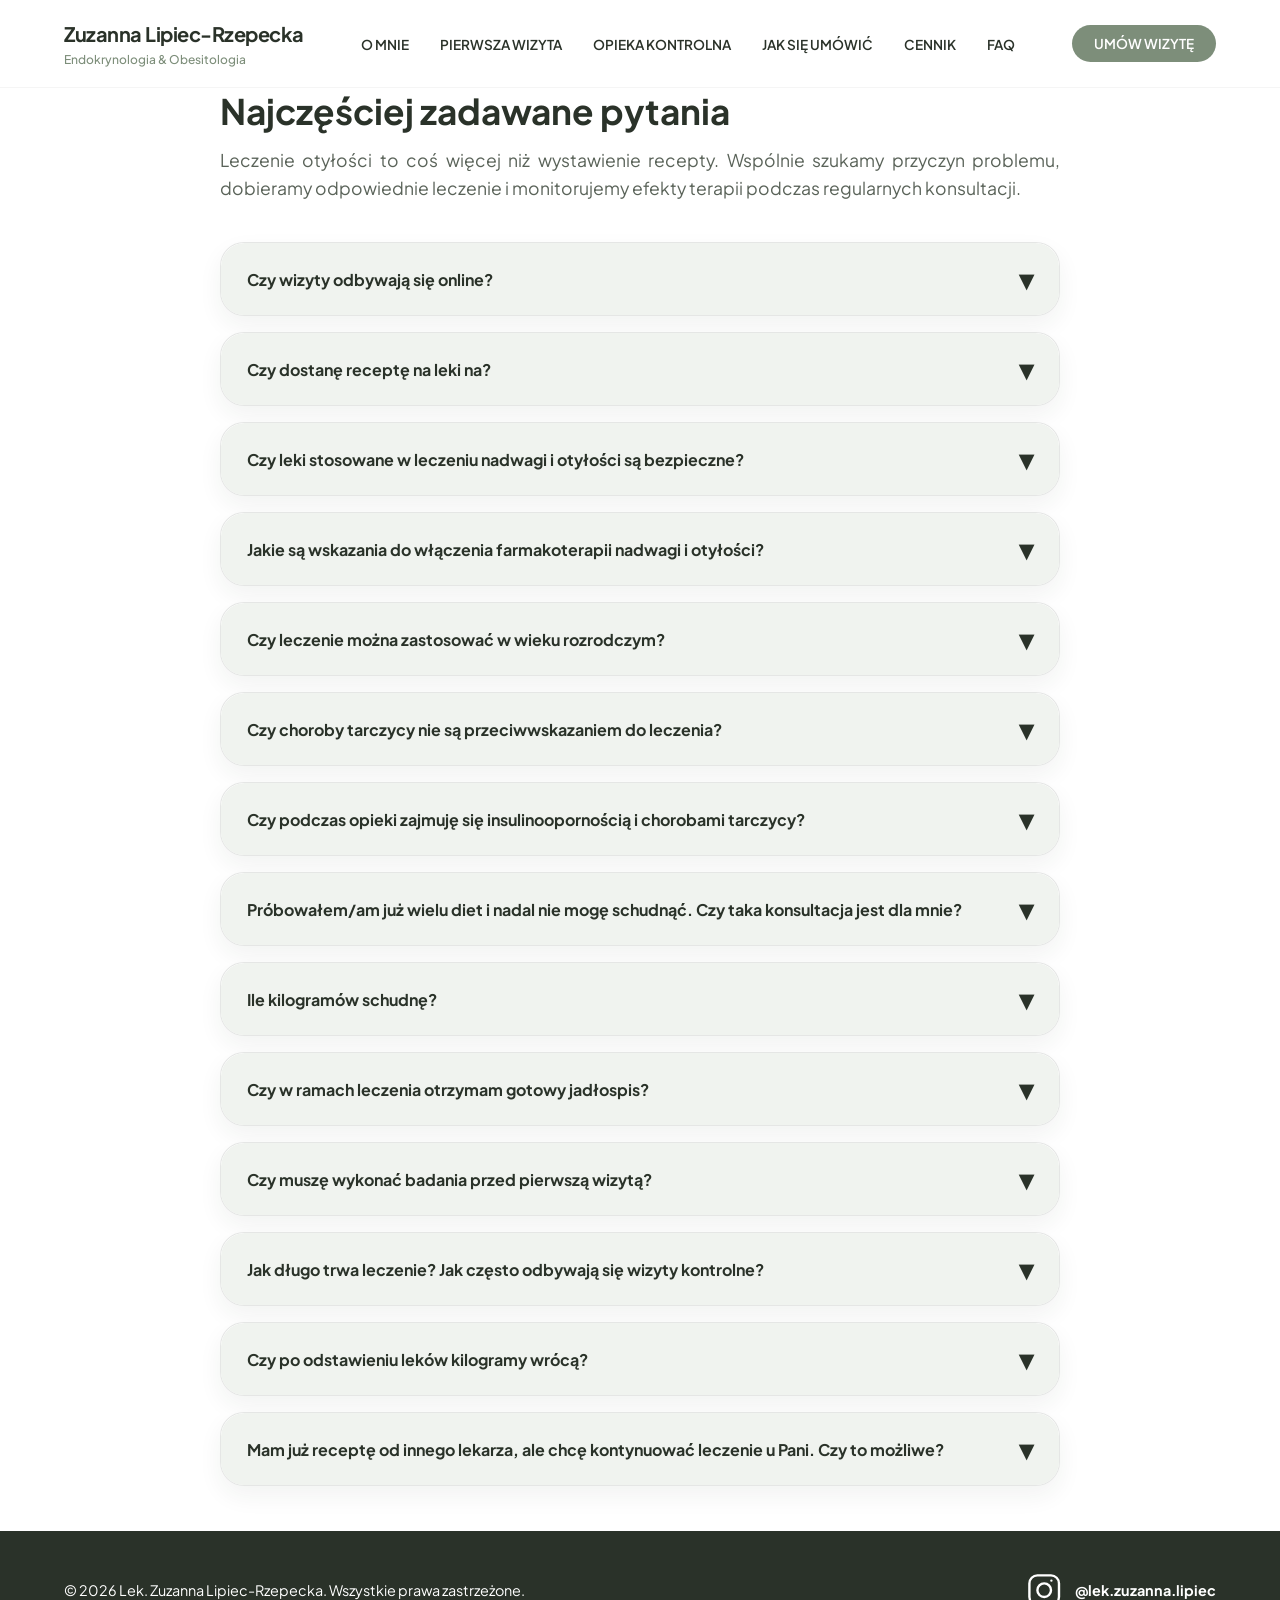
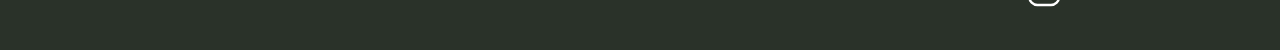
==== faq.html @ f889178e "Add FAQ section" ====
<!DOCTYPE html>
<html lang="pl">
<head>
    <meta charset="UTF-8">
    <meta name="viewport" content="width=device-width, initial-scale=1.0">
    <title>FAQ - Lek. Zuzanna Lipiec-Rzepecka</title>
    <link rel="stylesheet" href="style.css">
    <link href="https://fonts.googleapis.com/css2?family=Plus+Jakarta+Sans:wght@300;400;500;600;700&display=swap" rel="stylesheet">
</head>
<body>
    <div id="top"></div>

    <header class="navbar">
        <a href="index.html#top" class="logo-link">
            <div class="logo">
                <span class="logo-main">Zuzanna Lipiec-Rzepecka</span>
                <span class="logo-sub">Endokrynologia & Obesitologia</span>
            </div>
        </a>
        <nav class="nav-links">
            <a href="index.html#o-mnie">O MNIE</a>
            <a href="index.html#pierwsza-wizyta">PIERWSZA WIZYTA</a>
            <a href="index.html#wizyty-kontrolne">OPIEKA KONTROLNA</a>
            <a href="index.html#jak-sie-umowic">JAK SIĘ UMÓWIĆ</a>
            <a href="index.html#cennik">CENNIK</a>
            <a href="faq.html">FAQ</a>
        </nav>
        <button class="btn-cta alert-trigger" data-message="Napisz wiadomość na profilu @lek.zuzanna.lipiec lub wyślij e-mail, aby ustalić termin wizyty!">
            UMÓW WIZYTĘ
        </button>
    </header>

    <main class="faq-page">
        <section class="faq section-header container-narrow">
            <h2>Najczęściej zadawane pytania</h2>
            <p class="section-lead">Leczenie otyłości to coś więcej niż wystawienie recepty. Wspólnie szukamy przyczyn problemu, dobieramy odpowiednie leczenie i monitorujemy efekty terapii podczas regularnych konsultacji.</p>

            <div class="faq-list">
                <article class="faq-item">
                    <button type="button" class="faq-question" aria-expanded="false">Czy wizyty odbywają się online?</button>
                    <div class="faq-answer">
                        <p>Tak. Cała opieka odbywa się online, poprzez wideorozmowy. Dokumentacja z wizyty przesyłana jest w formie mailowej, a leki wypisywane są poprzez e-recepty.</p>
                    </div>
                </article>

                <article class="faq-item">
                    <button type="button" class="faq-question" aria-expanded="false">Czy dostanę receptę na leki na?</button>
                    <div class="faq-answer">
                        <p>Podczas wizyt przeprowadzam szczegółowy wywiad medyczny, analizuję wyniki badań i oceniam, czy istnieją wskazania do leczenia farmakologicznego otyłości. jeśli pacjent spełnia kryteria kwalifikacji i nie ma przeciwwskazań, mogę zaproponować leczenie farmakologiczne i wystawić e-receptę.</p>
                    </div>
                </article>

                <article class="faq-item">
                    <button type="button" class="faq-question" aria-expanded="false">Czy leki stosowane w leczeniu nadwagi i otyłości są bezpieczne?</button>
                    <div class="faq-answer">
                        <p>Jak każdy lek, preparaty stosowane w leczeniu otyłości mogą powodować działania niepożądane. Podczas wizyty omawiam korzyści i potencjalne ryzyko terapii oraz monitoruję tolerancję leczenia podczas kolejnych konsultacji.</p>
                    </div>
                </article>

                <article class="faq-item">
                    <button type="button" class="faq-question" aria-expanded="false">Jakie są wskazania do włączenia farmakoterapii nadwagi i otyłości?</button>
                    <div class="faq-answer">
                        <p>Zgodnie z aktualnymi wytycznymi leczenie farmakologiczne można rozważyć u osób z:</p>
                        <ul>
                            <li>BMI ≥ 30 kg/m² lub</li>
                            <li>BMI 27–29,9 kg/m², jeśli współistnieją choroby związane z nadmierną masą ciała (np. stan przedcukrzycowy, cukrzyca typu 2, nadciśnienie tętnicze, zaburzenia lipidowe czy obturacyjny bezdech senny).</li>
                        </ul>
                        <p>Każdy przypadek oceniam jednak indywidualnie.</p>
                    </div>
                </article>

                <article class="faq-item">
                    <button type="button" class="faq-question" aria-expanded="false">Czy leczenie można zastosować w wieku rozrodczym?</button>
                    <div class="faq-answer">
                        <p>Tak, wiek rozrodczy sam w sobie nie jest przeciwwskazaniem. Jednak w przypadku planowania ciąży konieczne jest odpowiednio wczesne odstawienie leków. Wymagany bezpieczny odstęp zależy od konkretnego preparatu i szczegółowo omawiam go z pacjentkami podczas wizyty. Leczenie jest przeciwwskazane w trakcie ciąży i karmienia piersią.</p>
                    </div>
                </article>

                <article class="faq-item">
                    <button type="button" class="faq-question" aria-expanded="false">Czy choroby tarczycy nie są przeciwwskazaniem do leczenia?</button>
                    <div class="faq-answer">
                        <p>Choroba Hashimoto, niedoczynność tarczycy oraz łagodne guzki tarczycy zazwyczaj nie stanowią przeciwwskazania do leczenia analogami GLP-1. Przed rozpoczęciem terapii zawsze przeprowadzam szczegółowy wywiad i analizuję ewentualne przeciwwskazania. Jednym z nich jest rak rdzeniasty tarczycy w wywiadzie własnym lub rodzinnym.</p>
                    </div>
                </article>

                <article class="faq-item">
                    <button type="button" class="faq-question" aria-expanded="false">Czy podczas opieki zajmuję się insulinoopornością i chorobami tarczycy?</button>
                    <div class="faq-answer">
                        <p>Tak, to jedna z głównych zalet opieki w moim gabinecie. Jako lekarka w trakcie specjalizacji z endokrynologii łączę leczenie otyłości z diagnostyką i leczeniem zaburzeń hormonalnych. Podczas współpracy oceniam gospodarkę węglowodanową (insulinooporność, stan przedcukrzycowy, cukrzyca) oraz funkcję tarczycy. Dzięki temu patrzę na problem nadmiernej masy ciała szeroko i kompleksowo.</p>
                    </div>
                </article>

                <article class="faq-item">
                    <button type="button" class="faq-question" aria-expanded="false">Próbowałem/am już wielu diet i nadal nie mogę schudnąć. Czy taka konsultacja jest dla mnie?</button>
                    <div class="faq-answer">
                        <p>Tak. Większość moich pacjentów ma za sobą wiele nieudanych prób redukcji masy ciała. Podczas konsultacji szukamy przyczyn trudności, oceniamy stan zdrowia i dobieramy indywidualny plan leczenia oparty na aktualnej wiedzy medycznej.</p>
                    </div>
                </article>

                <article class="faq-item">
                    <button type="button" class="faq-question" aria-expanded="false">Ile kilogramów schudnę?</button>
                    <div class="faq-answer">
                        <p>Tempo redukcji masy ciała jest indywidualne i zależy między innymi od wyjściowej masy ciała, stosowanego leczenia, aktywności fizycznej oraz sposobu żywienia. Bezpieczne tempo odchudzania wynosi zwykle około 0,5–1 kilograma tygodniowo. Leki wspomagające leczenie otyłości pomagają ograniczyć głód i wyciszyć tzw. „food noise”, jednak najlepsze efekty osiąga się poprzez połączenie farmakoterapii ze zmianą nawyków żywieniowych i włączeniem regularnej aktywności fizycznej.</p>
                    </div>
                </article>

                <article class="faq-item">
                    <button type="button" class="faq-question" aria-expanded="false">Czy w ramach leczenia otrzymam gotowy jadłospis?</button>
                    <div class="faq-answer">
                        <p>Nie pracuję na sztywnych, "kartkowych" jadłospisach, które rzadko sprawdzają się na dłuższą metę. Wspólnie analizujemy Twój dotychczasowy sposób żywienia (np. na podstawie fotodzienniczka) i wprowadzamy modyfikacje, które jesteś w stanie utrzymać na stałe. W razie potrzeby rekomenduję również wsparcie zaufanego dietetyka.</p>
                    </div>
                </article>

                <article class="faq-item">
                    <button type="button" class="faq-question" aria-expanded="false">Czy muszę wykonać badania przed pierwszą wizytą?</button>
                    <div class="faq-answer">
                        <p>Nie. Podczas pierwszej konsultacji przeprowadzam szczegółowy wywiad medyczny i na jego podstawie mogę zlecić badania dopasowane do Twojej sytuacji zdrowotnej. Jeśli jednak chcesz przygotować się do wizyty wcześniej, możesz wykonać podstawowy zestaw badań laboratoryjnych. Najczęściej obejmuje on: glukozę na czczo, insulinę, lipidogram, kwas moczowy, TSH, FT4, AST, ALT, kreatyninę, CRP, morfologię krwi z rozmazem automatycznym oraz badanie ogólne moczu. Pamiętaj, że zakres badań może się różnić w zależności od wieku, chorób współistniejących, przyjmowanych leków oraz indywidualnej sytuacji klinicznej.</p>
                    </div>
                </article>

                <article class="faq-item">
                    <button type="button" class="faq-question" aria-expanded="false">Jak długo trwa leczenie? Jak często odbywają się wizyty kontrolne?</button>
                    <div class="faq-answer">
                        <p>Choroba otyłościowa to schorzenie przewlekłe. Proces bezpiecznej redukcji masy ciała oraz stabilizacji metabolizmu wymaga czasu, dlatego pełny proces leczenia trwa zwykle co najmniej 12 miesięcy. Na początku wizyty odbywają się zazwyczaj co 4 tygodnie. W miarę stabilizacji leczenia co 2–3 miesiące. Częstotliwość zawsze dostosowujemy indywidualnie.</p>
                    </div>
                </article>

                <article class="faq-item">
                    <button type="button" class="faq-question" aria-expanded="false">Czy po odstawieniu leków kilogramy wrócą?</button>
                    <div class="faq-answer">
                        <p>Ponieważ otyłość to choroba przewlekła z tendencją do nawrotów, po odstawieniu farmakoterapii istnieje ryzyko ponownego przyrostu masy ciała. Celem terapii jest nie tylko redukcja kilogramów, ale również wypracowanie trwałych nawyków żywieniowych i zdrowotnych, które pomagają utrzymać osiągnięte efekty. U części pacjentów, aby utrzymać efekty zdrowotne, konieczne bywa stosowanie leków w sposób przewlekły. Każdą decyzję o zakończeniu terapii podejmujemy wspólnie, oceniając Twoją sytuację metaboliczną.</p>
                    </div>
                </article>

                <article class="faq-item">
                    <button type="button" class="faq-question" aria-expanded="false">Mam już receptę od innego lekarza, ale chcę kontynuować leczenie u Pani. Czy to możliwe?</button>
                    <div class="faq-answer">
                        <p>Oczywiście. Wiele osób szuka opieki specjalistycznej dopiero w trakcie trwania terapii, gdy pojawiają się pytania, wątpliwości lub trudności z tolerancją leków. Jako lekarka w trakcie specjalizacji z endokrynologii, podczas pierwszej wizyty nie tylko ocenię dotychczasowy przebieg leczenia otyłości, ale spojrzę na Twój organizm kompleksowo – z uwzględnieniem gospodarki hormonalnej i metabolicznej.</p>
                    </div>
                </article>
            </div>
        </section>
    </main>

    <footer class="footer">
        <p>&copy; 2026 Lek. Zuzanna Lipiec-Rzepecka. Wszystkie prawa zastrzeżone.</p>
        <a href="https://www.instagram.com/lek.zuzanna.lipiec/" target="_blank" rel="noopener noreferrer" class="instagram-badge">
            <span class="ig-icon" aria-hidden="true">
                <svg width="24" height="24" viewBox="0 0 24 24" fill="none" xmlns="http://www.w3.org/2000/svg">
                    <path d="M7.75 2h8.5A5.75 5.75 0 0 1 22 7.75v8.5A5.75 5.75 0 0 1 16.25 22h-8.5A5.75 5.75 0 0 1 2 16.25v-8.5A5.75 5.75 0 0 1 7.75 2Zm0 1.5A4.25 4.25 0 0 0 3.5 7.75v8.5A4.25 4.25 0 0 0 7.75 20.5h8.5a4.25 4.25 0 0 0 4.25-4.25v-8.5A4.25 4.25 0 0 0 16.25 3.5h-8.5Zm8.75 1.75a.75.75 0 1 1 0 1.5.75.75 0 0 1 0-1.5ZM12 7a5 5 0 1 1 0 10 5 5 0 0 1 0-10Zm0 1.5a3.5 3.5 0 1 0 0 7 3.5 3.5 0 0 0 0-7Z" fill="currentColor"/>
                </svg>
            </span>
            <span>
                <span class="ig-handle">@lek.zuzanna.lipiec</span>
            </span>
        </a>
    </footer>

    <script src="script.js"></script>
</body>
</html>
---- style.css ----
/* ZASADY OGÓLNE I RESET */
* {
    margin: 0;
    padding: 0;
    box-sizing: border-box;
}

:root {
    --sage-green: #7D8E7A;       /* Główny szałwiowy */
    --sage-light: #F0F3EF;       /* Bardzo jasny szałwiowy na tła */
    --warm-beige: #F9F7F3;       /* Beżowy tła hero i sekcji */
    --text-dark: #2A3229;        /* Ciemny grafit z nutą zieleni */
    --text-muted: #5A6359;       /* Stonowany jasny tekst */
    --white: #FFFFFF;
}

html {
    scroll-behavior: smooth;
}

body {
    font-family: 'Plus Jakarta Sans', sans-serif;
    background-color: var(--white);
    color: var(--text-dark);
    line-height: 1.6;
    -webkit-font-smoothing: antialiased;
}

/* KONTENERY */
.container-narrow {
    max-width: 840px;
    margin: 0 auto;
}

.container-wide {
    max-width: 1140px;
    margin: 0 auto;
}

/* SEKTA / HEADER ELEMENTY */
.section-header {
    margin-bottom: 45px;
}

.text-center {
    text-align: center;
}

.section-tag {
    display: block;
    font-size: 0.8rem;
    font-weight: 700;
    color: var(--sage-green);
    letter-spacing: 2px;
    margin-bottom: 8px;
    text-transform: uppercase;
}

h2 {
    font-size: 2.2rem;
    font-weight: 700;
    line-height: 1.3;
    color: var(--text-dark);
}

.section-lead {
    font-size: 1.1rem;
    color: var(--text-muted);
    margin-top: 12px;
}

/* Center section headings globally */
section h2,
section h3,
.section-header h2,
.section-header h3 {
    text-align: center;
}

.max-600 {
    max-width: 650px;
    margin-left: auto;
    margin-right: auto;
}

/* NAVBAR */
.navbar {
    display: flex;
    justify-content: space-between;
    align-items: center;
    padding: 18px 5%;
    background-color: var(--white);
    position: sticky;
    top: 0;
    z-index: 1000;
    border-bottom: 1px solid rgba(0,0,0,0.04);
}

a.logo-link {
    display: inline-flex;
    flex-direction: column;
    text-decoration: none;
    color: inherit;
    cursor: pointer;
}

.logo {
    display: flex;
    flex-direction: column;
}

.logo-main,
.logo-sub {
    cursor: default;
}

.logo-main {
    font-size: 1.25rem;
    font-weight: 700;
    color: var(--text-dark);
    letter-spacing: -0.5px;
}

.logo-sub {
    font-size: 0.75rem;
    color: var(--sage-green);
    font-weight: 500;
}

.nav-links a {
    text-decoration: none;
    color: var(--text-dark);
    font-size: 0.85rem;
    font-weight: 600;
    margin: 0 14px;
    transition: color 0.2s;
}

.nav-links a:hover {
    color: var(--sage-green);
}

/* BUTTONS */
button, .btn-main, .btn-secondary {
    font-family: inherit;
    font-weight: 600;
    border-radius: 30px;
    cursor: pointer;
    transition: all 0.25s ease;
    text-decoration: none;
    display: inline-block;
}

.btn-cta {
    background-color: var(--sage-green);
    color: var(--white);
    border: none;
    padding: 10px 22px;
    font-size: 0.85rem;
}

.btn-cta:hover {
    background-color: var(--text-dark);
}

.btn-main {
    background-color: var(--sage-green);
    color: var(--white);
    padding: 14px 28px;
    font-size: 0.95rem;
}

.btn-main:hover {
    background-color: var(--text-dark);
    transform: translateY(-1px);
}

.btn-secondary {
    background-color: transparent;
    color: var(--text-dark);
    border: 2px solid #E1E5E0;
    padding: 12px 26px;
    font-size: 0.95rem;
}

.btn-secondary:hover {
    background-color: #E1E5E0;
}

/* HERO SECTION */
.hero {
    background-color: var(--warm-beige);
    padding: 80px 5%;

}

@keyframes heroFadeIn {
    from {
        opacity: 0;
        transform: translateY(24px);
    }
    to {
        opacity: 1;
        transform: translateY(0);
    }
}

/* Reveal-on-scroll helpers (use JS to add .reveal--visible with stagger) */
.reveal-item {
    opacity: 0;
    transform: translateY(24px);
}

.reveal-item.reveal--visible {
    animation: heroFadeIn 0.85s ease-out forwards;
}

.hero-container {
    max-width: 1140px;
    margin: 0 auto;
    display: flex;
    align-items: center;
    gap: 50px;
}

.hero-text {
    flex: 1.2;
}

.hero-tag {
    font-size: 0.85rem;
    font-weight: 700;
    color: var(--sage-green);
    letter-spacing: 1.5px;
}

.hero-text h1 {
    font-size: 2.8rem;
    font-weight: 700;
    line-height: 1.2;
    margin-top: 10px;
    margin-bottom: 20px;
}

.hero-text .accent-text {
    color: var(--sage-green);
    opacity: 0;
    display: inline-block;
}

.hero-text .hero-keyword {
    position: relative;
    display: inline-block;
    font-weight: 700;
    color: var(--text-dark);
}

.hero-text .hero-keyword::after {
    content: '';
    position: absolute;
    left: 0;
    bottom: -4px;
    width: 100%;
    height: 3px;
    background: #B33A3A;
    transform: scaleX(0);
    transform-origin: left center;
    transition: transform 1s ease-out 0.85s;
    will-change: transform;
}

.hero-container.reveal--visible .hero-keyword::after {
    transform: scaleX(1);
}

.hero-text .accent-text.reveal--visible {
    animation: heroFadeIn 0.95s ease-out forwards;
}

.hero-container.reveal--visible {
    animation-duration: 1s;
}

.hero-subtitle {
    font-size: 1.15rem;
    color: var(--text-muted);
    margin-bottom: 35px;
}

.hero-buttons {
    display: flex;
    gap: 15px;
}

.hero-image-box {
    flex: 0.8;
    position: relative;
}

.hero-img {
    width: 100%;
    height: 400px;
    object-fit: cover;
    border-radius: 20px;
    z-index: 2;
    position: relative;
}



/* ABOUT SECTION */
.about {
    padding: 90px 5%;
    background-color: var(--white);
}

.about-container {
    display: grid;
    grid-template-columns: minmax(280px, 1fr) minmax(420px, 1.2fr);
    gap: 40px;
    max-width: 1140px;
    margin: 0 auto;
    align-items: stretch;
}

.about-image-box {
    display: flex;
    flex-direction: column;
    gap: 20px;
    align-items: stretch;
}

.about-img {
    width: 100%;
    display: block;
    border-radius: 24px;
    object-fit: cover;
    min-height: 420px;
    height: 100%;
    box-shadow: 0 22px 50px rgba(42, 50, 41, 0.12);
}

.about-text {
    text-align: justify;
}

.about-text h3 {
    font-size: 1.25rem;
    color: var(--sage-green);
    font-weight: 500;
    margin-bottom: 25px;
}

.about-text p {
    margin-bottom: 20px;
    color: var(--text-dark);
    font-size: 1.05rem;
}

@media (max-width: 900px) {
    .about-container {
        grid-template-columns: 1fr;
    }

    .about-img {
        min-height: 260px;
    }
}

/* Wyjustuj tekst w sekcjach (paragrafy, leady, listy, nagłówki) */
section h2,
section h3,
.section-header h2,
.section-header h3,
section p,
section .section-lead,
section li,
.hero-subtitle,
.about-text p,
.timeline-content p,
.b-text p,
.control-card p,
.section-lead {
    text-align: justify;
    text-justify: inter-word;
}

.about-highlight {
    font-weight: 600;
    margin: 28px 0;
    font-size: 1.06rem;
    display: block;
    width: 100%;
    box-sizing: border-box;
    padding: 18px 22px;
    border-radius: 14px;
    background-color: rgba(122,139,115,0.10); /* głębsza szałwia */
    color: var(--text-dark);
    border: 1px solid rgba(122,139,115,0.22);
    box-shadow: 0 6px 18px rgba(42,50,41,0.04);
    transition: transform 0.18s ease, box-shadow 0.18s ease;
}
.about-highlight:hover {
    transform: translateY(-3px);
    box-shadow: 0 12px 30px rgba(42,50,41,0.08);
}

.faq-list {
    display: grid;
    gap: 16px;
    margin-top: 40px;
}

.faq-item {
    border: 1px solid rgba(42,50,41,0.12);
    border-radius: 24px;
    background-color: var(--white);
    overflow: hidden;
    box-shadow: 0 10px 24px rgba(42,50,41,0.06);
}

.faq-question {
    width: 100%;
    background-color: var(--sage-light);
    border: none;
    padding: 22px 26px;
    text-align: left;
    font-size: 1rem;
    font-weight: 700;
    color: var(--text-dark);
    display: flex;
    justify-content: space-between;
    align-items: center;
    cursor: pointer;
    border-radius: 24px 24px 0 0;
}

.faq-question::after {
    content: '▾';
    font-size: 1.75rem;
    line-height: 1;
    transition: transform 0.25s ease;
}

.faq-item.open .faq-question::after {
    transform: rotate(180deg);
}

.faq-answer {
    max-height: 0;
    overflow: hidden;
    padding: 0 24px;
    transition: max-height 0.35s ease, padding 0.25s ease;
    color: var(--text-muted);
}

.faq-item.open .faq-answer {
    max-height: 1200px;
    padding: 18px 24px 24px;
}

.faq-answer p,
.faq-answer ul {
    margin-bottom: 16px;
}

.faq-answer ul {
    padding-left: 20px;
}

.faq-answer li {
    margin-bottom: 10px;
}

/* Instagram Badge UI */
.instagram-badge {
    display: inline-flex;
    align-items: center;
    gap: 12px;
    padding: 0;
    margin: 0;
    max-width: none;
    color: var(--white);
    text-decoration: none;
}

.instagram-badge:hover {
    background-color: transparent;
    text-decoration: underline;
    color: #F4F4F4;
}

.ig-icon {
    display: inline-flex;
    align-items: center;
    justify-content: center;
    width: 2.4rem;
    height: 2.4rem;
    color: var(--white);
}

.ig-icon svg {
    width: 100%;
    height: 100%;
}

.ig-handle {
    display: block;
    font-weight: 700;
    color: var(--white);
}

.ig-followers {
    display: inline-block;
    font-size: 0.8rem;
    background-color: var(--sage-green);
    color: var(--white);
    padding: 2px 10px;
    border-radius: 20px;
    font-weight: 600;
    margin-bottom: 8px;
}

/* FIRST VISIT (TIMELINE) */
.first-visit {
    padding: 90px 5%;
    background-color: var(--warm-beige);
}

.timeline {
    position: relative;
    padding-left: 30px;
    margin-top: 40px;
}

.timeline::before {
    content: '';
    position: absolute;
    left: 9px;
    top: 5px;
    width: 2px;
    height: 95%;
    background-color: #E2E8E1;
}

.timeline-item {
    position: relative;
    margin-bottom: 35px;
}

.timeline-num {
    position: absolute;
    left: -30px;
    top: 2px;
    width: 20px;
    height: 20px;
    background-color: var(--sage-green);
    color: var(--white);
    border-radius: 50%;
    display: flex;
    align-items: center;
    justify-content: center;
    font-size: 0.75rem;
    font-weight: 700;
    box-shadow: 0 0 0 5px var(--warm-beige);
}

.timeline-content h3 {
    font-size: 1.2rem;
    font-weight: 600;
    margin-bottom: 6px;
}

.timeline-content p {
    color: var(--text-muted);
    font-size: 0.98rem;
}

/* CONTROLS (WIZYTY KONTROLNE) */
.controls {
    padding: 90px 5%;
    background-color: var(--white);
     max-width: 840px; /* Match the width of .about-text */
     margin: 0 auto; /* Center the controls section */
}

.controls-grid {
    display: grid;
    grid-template-columns: repeat(auto-fit, minmax(320px, 1fr));
    gap: 25px;
    margin-top: 40px;
}

.control-card {
    background-color: var(--sage-light);
    padding: 30px;
    border-radius: 16px;
    transition: transform 0.2s;
}

.control-card:hover {
    transform: translateY(-3px);
}

.control-card h4 {
    font-size: 1.15rem;
    font-weight: 700;
    margin-bottom: 10px;
}

.control-card p {
    font-size: 0.95rem;
    color: var(--text-muted);
}

/* DURATION BOX */
.duration-box {
    margin-top: 60px;
    background-color: var(--text-dark);
    color: var(--white);
    padding: 40px;
    border-radius: 20px;
    display: flex;
    gap: 40px;
}

.duration-col {
    flex: 1;
}

.duration-col h5 {
    font-size: 1.2rem;
    color: var(--sage-light);
    margin-bottom: 12px;
    font-weight: 600;
}

.duration-col p {
    font-size: 0.95rem;
    opacity: 0.9;
}

/* STEPS TO BOOK (JAK SIĘ UMÓWIĆ) */
.steps-to-book {
    padding: 90px 5%;
    background-color: var(--warm-beige);
}

.booking-steps {
    margin: 40px auto 0;
    width: min(100%, 1160px);
    display: grid;
    grid-template-columns: repeat(auto-fit, minmax(240px, 280px));
    justify-content: center;
    justify-items: center;
    gap: 30px;
    align-items: stretch;
    padding-bottom: 10px;
}

/* Numeracja kafelków (1,2,3...) */
.booking-steps {
    counter-reset: booking-step;
}

.b-step::before {
    counter-increment: booking-step;
    content: counter(booking-step);
    display: inline-flex;
    width: 38px;
    height: 38px;
    align-items: center;
    justify-content: center;
    border-radius: 50%;
    background: var(--sage-green);
    color: var(--white);
    font-weight: 700;
    margin-bottom: 12px;
    font-size: 1rem;
    box-shadow: 0 6px 18px rgba(42,50,41,0.06);
    align-self: flex-start;
}

.b-step {
    background: var(--white);
    padding: 25px;
    border-radius: 16px;
    box-shadow: 0 4px 10px rgba(0,0,0,0.02);
    display: flex;
    flex-direction: column;
    justify-content: space-between;
    width: 100%;
    min-height: 240px;
    text-align: left;
    transition: transform 0.2s ease;
}

.b-step:hover {
    transform: translateY(-3px);
}

@media (max-width: 1200px) {
    .booking-steps {
        grid-template-columns: repeat(auto-fit, minmax(220px, 260px));
    }
}

@media (max-width: 900px) {
    .booking-steps {
        grid-template-columns: repeat(auto-fit, minmax(200px, 220px));
    }
}

.b-num {
    display: inline-block;
    font-size: 1.3rem;
    font-weight: 700;
    color: var(--sage-green);
    margin-bottom: 15px;
}

.b-text h6 {
    font-size: 1.05rem;
    font-weight: 700;
    margin-bottom: 8px;
}

.b-text p {
    font-size: 0.88rem;
    color: var(--text-muted);
}

/* Wyjustuj tekst w kafelkach z krokami */
.b-text {
    text-align: justify;
    text-justify: inter-word;
}

/* PRICING (CENNIK) */
.pricing {
    padding: 90px 5%;
    background-color: var(--white);
}

.table-wrapper {
    margin-top: 35px;
    border: 1px solid #EAECE9;
    border-radius: 14px;
    overflow: hidden;
}

.pricing-table {
    width: 100%;
    border-collapse: collapse;
    text-align: left;
}

.pricing-table th, .pricing-table td {
    padding: 20px 24px;
}

.pricing-table th {
    background-color: var(--sage-light);
    font-weight: 700;
    font-size: 0.9rem;
    text-transform: uppercase;
    letter-spacing: 0.5px;
}

.pricing-table tr {
    border-bottom: 1px solid #EAECE9;
}

.pricing-table tr:last-child {
    border-bottom: none;
}

.table-desc {
    display: block;
    font-size: 0.88rem;
    color: var(--text-muted);
    margin-top: 4px;
    font-weight: 400;
}

.price-cell {
    font-weight: 700;
    font-size: 1.15rem;
    color: var(--sage-green);
}

/* FOOTER */
.footer {
    background-color: var(--text-dark);
    color: var(--white);
    display: flex;
    justify-content: space-between;
    align-items: center;
    flex-wrap: wrap;
    gap: 20px;
    padding: 40px 5%;
    font-size: 0.9rem;
}

.footer p {
    margin: 0;
    text-align: left;
}

.footer .instagram-badge {
    margin: 0;
}

/* Styl dla linków Instagram w tekście */
a[href*="instagram.com"] {
    color: var(--sage-green);
    text-decoration: none;
    transition: color 0.3s ease;
    font-weight: 500;
}

a[href*="instagram.com"]:hover {
    color: var(--text-dark);
}

@media (max-width: 700px) {
    .footer {
        flex-direction: column;
        align-items: center;
        text-align: center;
    }

    .footer p {
        text-align: center;
    }

    .footer .instagram-badge {
        width: 100%;
        justify-content: center;
    }
}

/* MEDIA QUERIES (RESPONSYWNOŚĆ) */
@media (max-width: 900px) {
    .navbar {
        flex-direction: column;
        gap: 15px;
    }
    .nav-links {
        display: flex;
        flex-wrap: wrap;
        justify-content: center;
        gap: 10px;
    }
    .hero-container {
        flex-direction: column;
        text-align: center;
    }
    .hero-buttons {
        justify-content: center;
    }
    .duration-box {
        flex-direction: column;
        gap: 25px;
    }
}
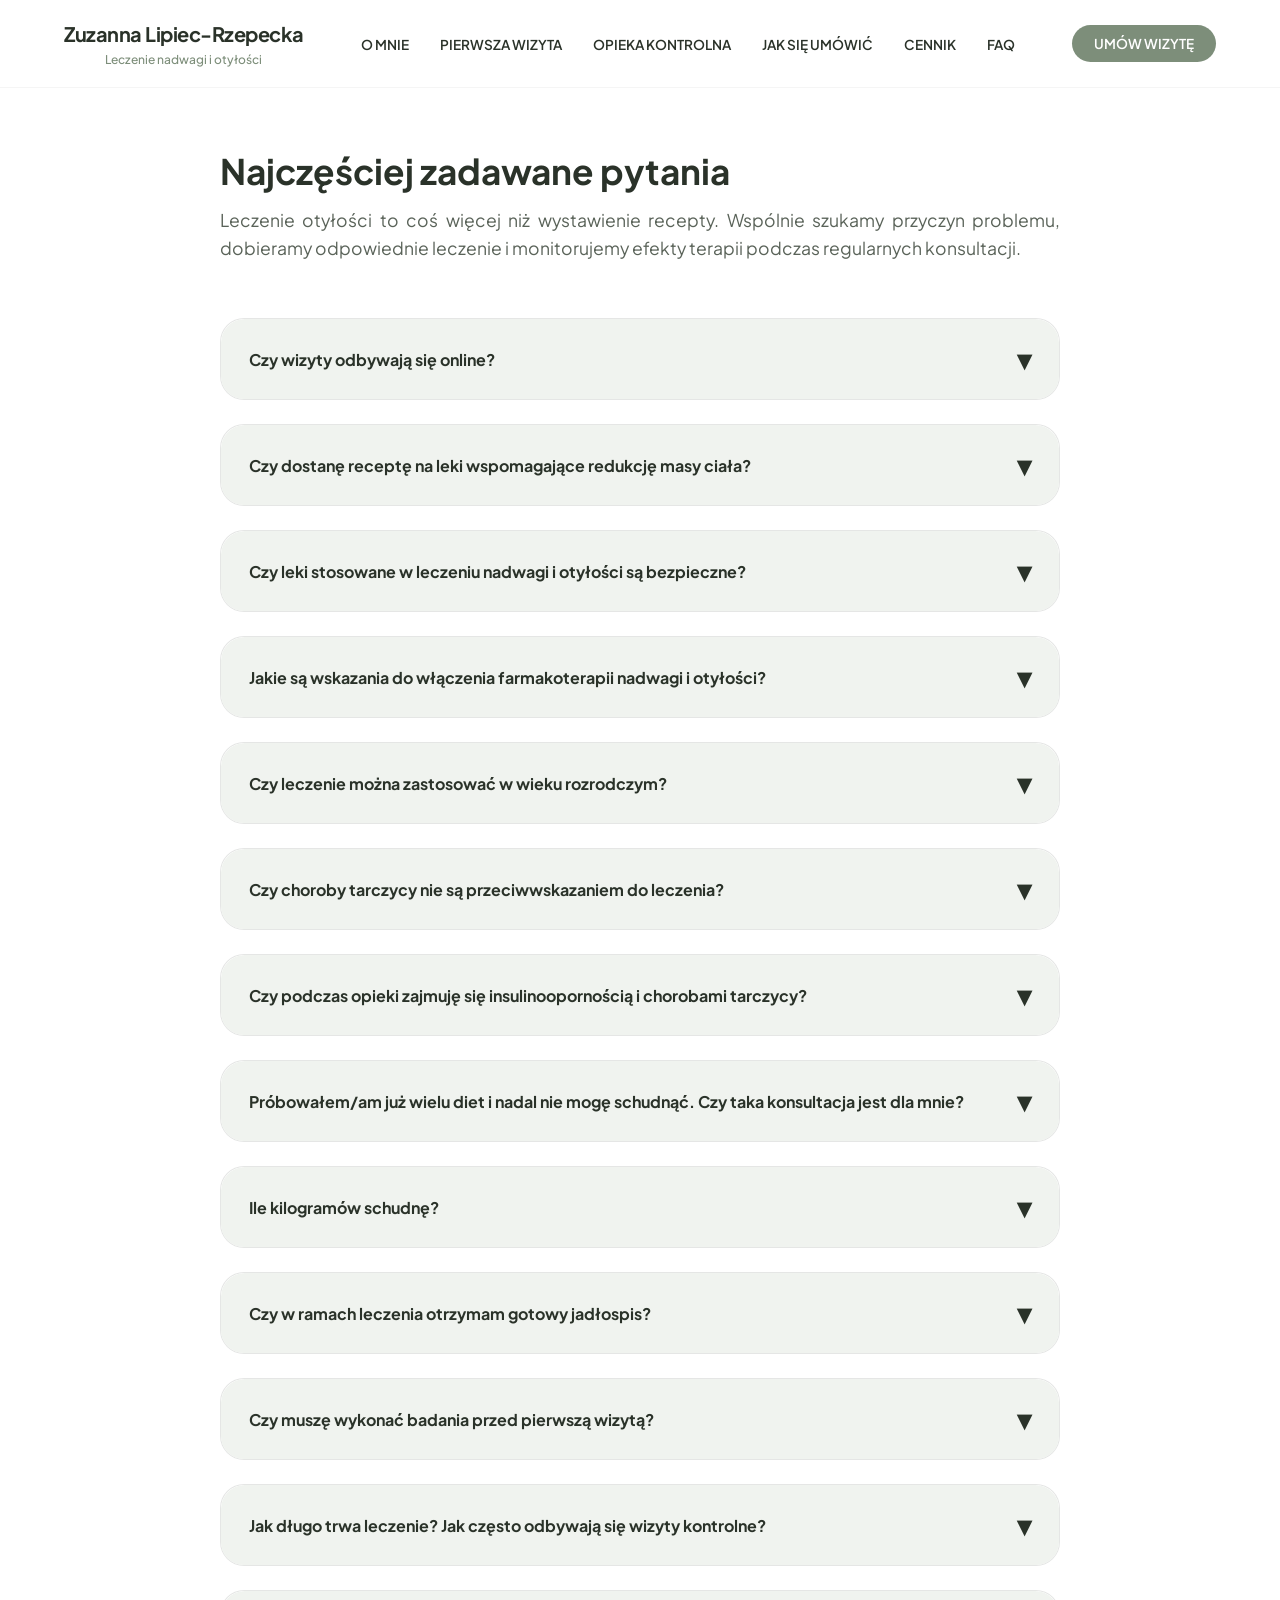
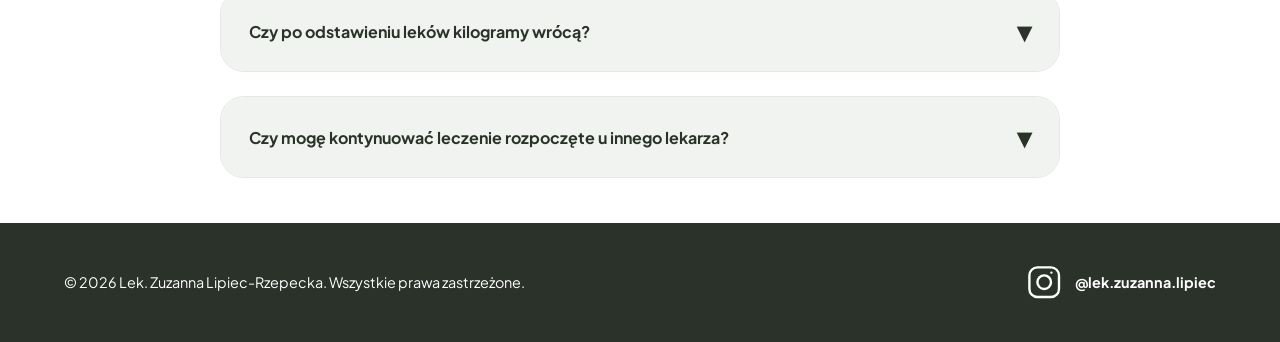
==== commit b75c2eed: "Formatowanie" ====
--- a/faq.html
+++ b/faq.html
@@ -14,7 +14,7 @@
         <a href="index.html#top" class="logo-link">
             <div class="logo">
                 <span class="logo-main">Zuzanna Lipiec-Rzepecka</span>
-                <span class="logo-sub">Endokrynologia & Obesitologia</span>
+                <span class="logo-sub">Leczenie nadwagi i otyłości</span>
             </div>
         </a>
         <nav class="nav-links">
@@ -44,7 +44,7 @@
                 </article>
 
                 <article class="faq-item">
-                    <button type="button" class="faq-question" aria-expanded="false">Czy dostanę receptę na leki na?</button>
+                    <button type="button" class="faq-question" aria-expanded="false">Czy dostanę receptę na leki wspomagające redukcję masy ciała?</button>
                     <div class="faq-answer">
                         <p>Podczas wizyt przeprowadzam szczegółowy wywiad medyczny, analizuję wyniki badań i oceniam, czy istnieją wskazania do leczenia farmakologicznego otyłości. jeśli pacjent spełnia kryteria kwalifikacji i nie ma przeciwwskazań, mogę zaproponować leczenie farmakologiczne i wystawić e-receptę.</p>
                     </div>
@@ -72,7 +72,7 @@
                 <article class="faq-item">
                     <button type="button" class="faq-question" aria-expanded="false">Czy leczenie można zastosować w wieku rozrodczym?</button>
                     <div class="faq-answer">
-                        <p>Tak, wiek rozrodczy sam w sobie nie jest przeciwwskazaniem. Jednak w przypadku planowania ciąży konieczne jest odpowiednio wczesne odstawienie leków. Wymagany bezpieczny odstęp zależy od konkretnego preparatu i szczegółowo omawiam go z pacjentkami podczas wizyty. Leczenie jest przeciwwskazane w trakcie ciąży i karmienia piersią.</p>
+                        <p>Tak, wiek rozrodczy sam w sobie nie jest przeciwwskazaniem. Jednak w przypadku planowania ciąży konieczne jest odpowiednio wczesne odstawienie leków. Wymagany bezpieczny odstęp zależy od konkretnego preparatu i szczegółowo omawiam go z pacjentkami podczas wizyty. Leczenie jest przeciwwskazane w trakcie ciąży.</p>
                     </div>
                 </article>
 
@@ -133,7 +133,7 @@
                 </article>
 
                 <article class="faq-item">
-                    <button type="button" class="faq-question" aria-expanded="false">Mam już receptę od innego lekarza, ale chcę kontynuować leczenie u Pani. Czy to możliwe?</button>
+                    <button type="button" class="faq-question" aria-expanded="false">Czy mogę kontynuować leczenie rozpoczęte u innego lekarza?</button>
                     <div class="faq-answer">
                         <p>Oczywiście. Wiele osób szuka opieki specjalistycznej dopiero w trakcie trwania terapii, gdy pojawiają się pytania, wątpliwości lub trudności z tolerancją leków. Jako lekarka w trakcie specjalizacji z endokrynologii, podczas pierwszej wizyty nie tylko ocenię dotychczasowy przebieg leczenia otyłości, ale spojrzę na Twój organizm kompleksowo – z uwzględnieniem gospodarki hormonalnej i metabolicznej.</p>
                     </div>
--- a/style.css
+++ b/style.css
@@ -107,6 +107,7 @@
 .logo {
     display: flex;
     flex-direction: column;
+    align-items: center;
 }
 
 .logo-main,
@@ -405,10 +406,14 @@
     box-shadow: 0 12px 30px rgba(42,50,41,0.08);
 }
 
+.faq-page {
+    padding-top: 60px;
+}
+
 .faq-list {
     display: grid;
-    gap: 16px;
-    margin-top: 40px;
+    gap: 24px;
+    margin-top: 56px;
 }
 
 .faq-item {
@@ -416,14 +421,13 @@
     border-radius: 24px;
     background-color: var(--white);
     overflow: hidden;
-    box-shadow: 0 10px 24px rgba(42,50,41,0.06);
 }
 
 .faq-question {
     width: 100%;
     background-color: var(--sage-light);
     border: none;
-    padding: 22px 26px;
+    padding: 26px 28px;
     text-align: left;
     font-size: 1rem;
     font-weight: 700;
@@ -611,6 +615,7 @@
 .control-card p {
     font-size: 0.95rem;
     color: var(--text-muted);
+    text-align: left;
 }
 
 /* DURATION BOX */
@@ -650,12 +655,16 @@
     margin: 40px auto 0;
     width: min(100%, 1160px);
     display: grid;
-    grid-template-columns: repeat(auto-fit, minmax(240px, 280px));
+    grid-template-columns: repeat(3, minmax(220px, 1fr));
     justify-content: center;
     justify-items: center;
     gap: 30px;
-    align-items: stretch;
+    align-items: start;
     padding-bottom: 10px;
+}
+
+.booking-steps > .b-step:nth-child(4) {
+    grid-column: 1 / -1;
 }
 
 /* Numeracja kafelków (1,2,3...) */
@@ -688,7 +697,7 @@
     box-shadow: 0 4px 10px rgba(0,0,0,0.02);
     display: flex;
     flex-direction: column;
-    justify-content: space-between;
+    justify-content: flex-start;
     width: 100%;
     min-height: 240px;
     text-align: left;
